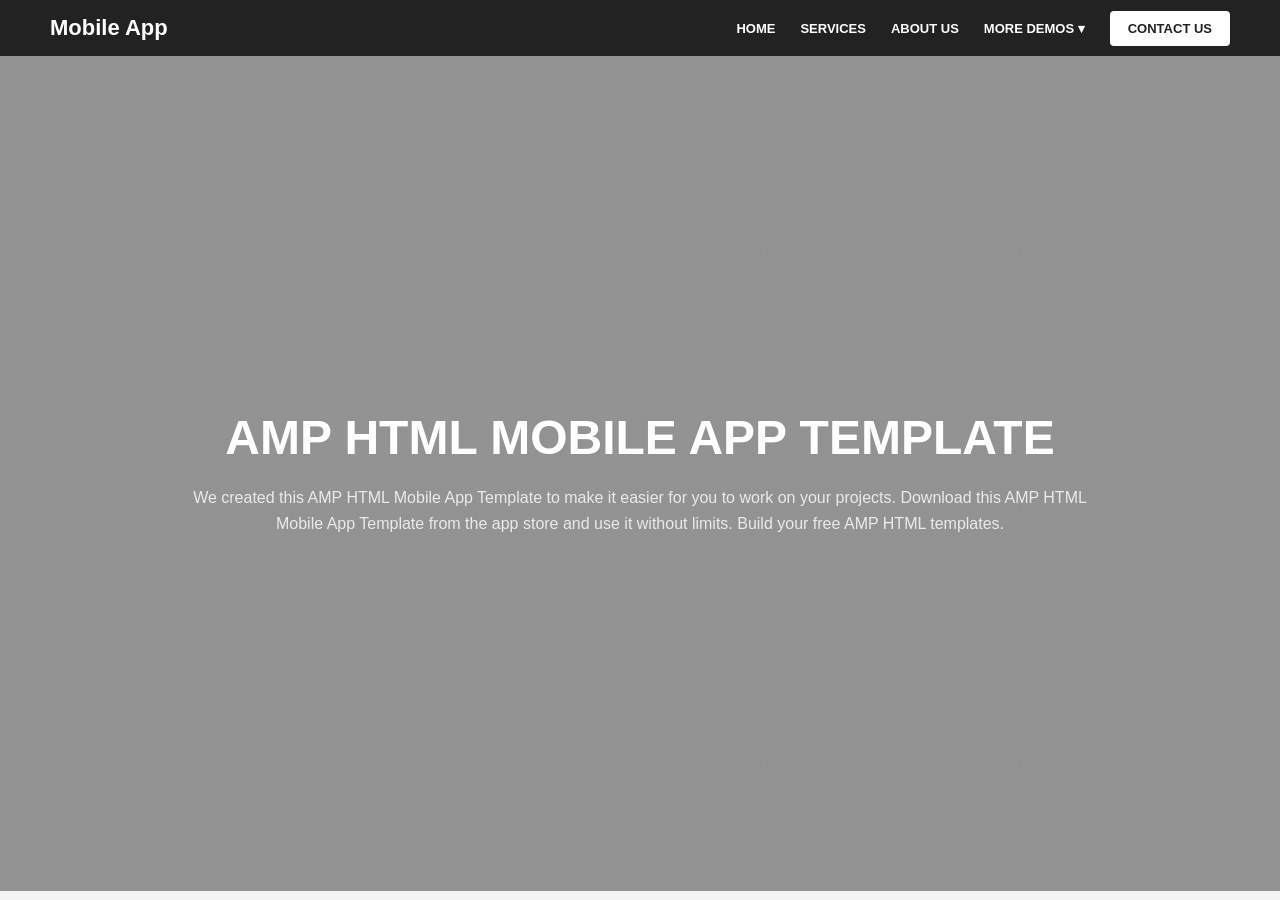
==== index.html @ ef384772 "initial commit" ====
<!DOCTYPE html>
<html lang="en">
<head>
    <meta charset="UTF-8">
    <meta name="viewport" content="width=device-width, initial-scale=1.0">
    <title>Mobile App</title>
    <link rel="stylesheet" href="style.css">
</head>
<body>
    <!-- Top Navigation Bar -->
    <nav class="navbar">
        <div class="logo">Mobile App</div>
        <ul class="nav-links">
            <li><a href="#">HOME</a></li>
            <li><a href="#">SERVICES</a></li>
            <li><a href="#">ABOUT US</a></li>
            <li><a href="#">MORE DEMOS ▾</a></li>
            <li><a href="#" class="contact-btn">CONTACT US</a></li>
        </ul>
    </nav>

    <!-- Main Hero Section -->
    <section class="hero">
        <div class="hero-content">
            <h1>AMP HTML MOBILE APP TEMPLATE</h1>
            <p>We created this AMP HTML Mobile App Template to make it easier for you to work on your projects. Download this AMP HTML Mobile App Template from the app store and use it without limits. Build your free AMP HTML templates.</p>
        </div>
    </section>

    <script src="script.js"></script>
</body>
</html>
---- style.css ----
* {
    margin: 0;
    padding: 0;
    box-sizing: border-box;
    font-family: Arial, sans-serif;
}

body {
    background-color: #f4f4f4;
}

/* Navigation Bar Styles */
.navbar {
    display: flex;
    justify-content: space-between;
    align-items: center;
    background-color: #222222;
    color: white;
    padding: 15px 50px;
}

.logo {
    font-size: 22px;
    font-weight: bold;
}

.nav-links {
    list-style: none;
    display: flex;
    align-items: center;
    gap: 25px;
}

.nav-links a {
    color: white;
    text-decoration: none;
    font-size: 13px;
    font-weight: 600;
    text-transform: uppercase;
}

.contact-btn {
    background-color: white;
    color: #222222 !important;
    padding: 10px 18px;
    border-radius: 4px;
}

/* Hero Section Styles */
.hero {
    /* Uses the image you pushed to Git earlier with a dark overlay */
    background: linear-gradient(rgba(0, 0, 0, 0.4), rgba(0, 0, 0, 0.4)), url('Assets/mbr-1464x1080.jpg') center/cover;
    height: calc(100vh - 65px);
    display: flex;
    justify-content: center;
    align-items: center;
    text-align: center;
    color: white;
    padding: 0 20px;
}

.hero-content h1 {
    font-size: 48px;
    margin-bottom: 20px;
}

.hero-content p {
    font-size: 16px;
    max-width: 900px;
    margin: 0 auto;
    line-height: 1.6;
    color: #eaeaea;
}
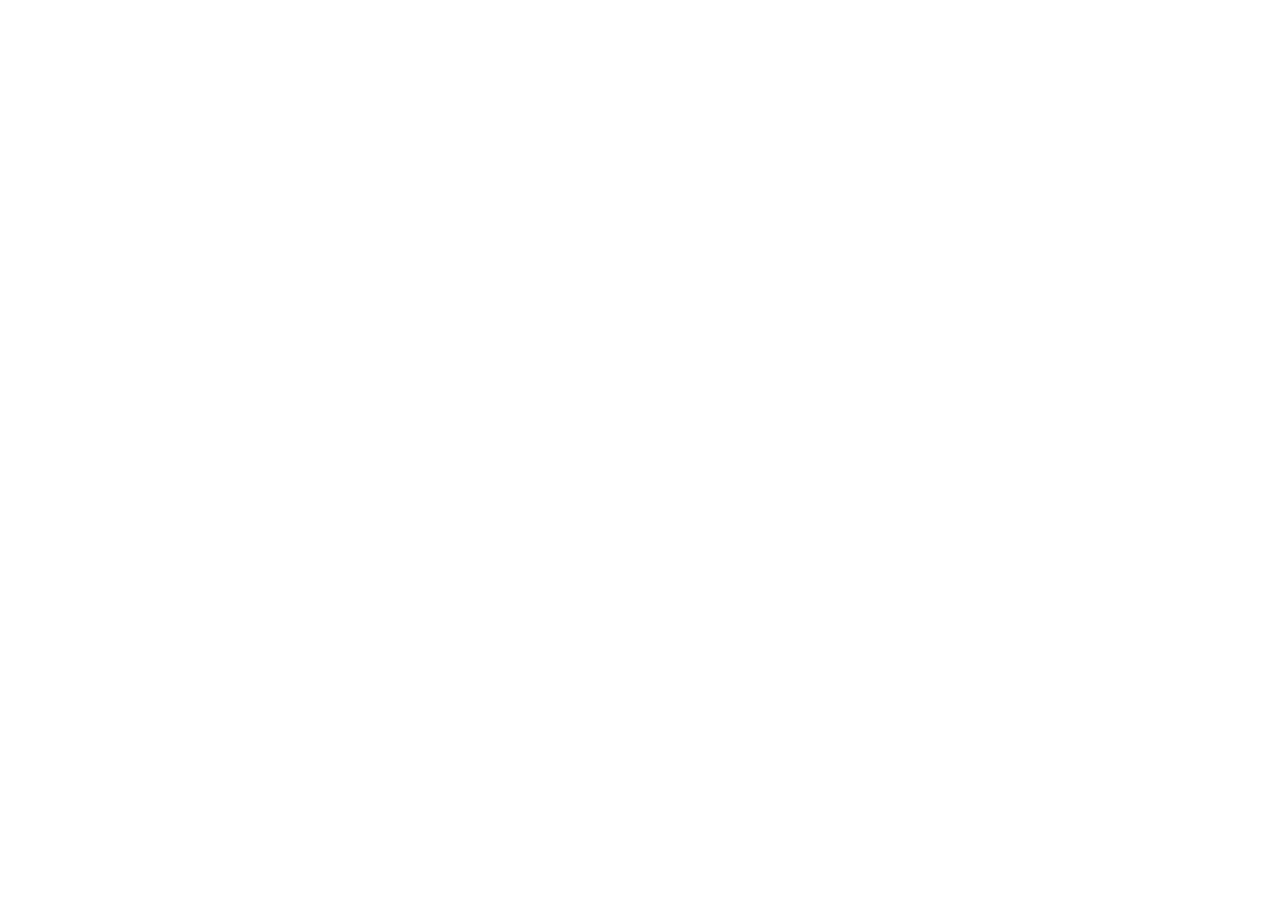
==== commit 19643bed: "Initial commit" ====
--- a/index.html
+++ b/index.html
@@ -1,32 +1,196 @@
-<!DOCTYPE html>
+<!--<!DOCTYPE html>
 <html lang="en">
 <head>
     <meta charset="UTF-8">
     <meta name="viewport" content="width=device-width, initial-scale=1.0">
-    <title>Mobile App</title>
+    <title>StartupAMP Demo</title>
+    <link rel="shortcut icon" href="Assets/logo.png" type="image/x-icon">
     <link rel="stylesheet" href="style.css">
 </head>
 <body>
-    <!-- Top Navigation Bar -->
-    <nav class="navbar">
-        <div class="logo">Mobile App</div>
-        <ul class="nav-links">
-            <li><a href="#">HOME</a></li>
-            <li><a href="#">SERVICES</a></li>
-            <li><a href="#">ABOUT US</a></li>
-            <li><a href="#">MORE DEMOS ▾</a></li>
-            <li><a href="#" class="contact-btn">CONTACT US</a></li>
-        </ul>
-    </nav>
 
-    <!-- Main Hero Section -->
-    <section class="hero">
+    <header>
+        <div class="logo-text">
+            <h2>Best Mobile App</h2>
+        </div>
+        <nav class="head-menus">
+            <ul class="main-menus">
+                <li><a href="#">HOME</a></li>
+                <li><a href="#">SERVICES</a></li>
+                <li><a href="#">ABOUT US</a></li>
+                <li class="show-menu">
+                    <a href="#">MORE DEMOS 🔻</a>
+                    <ul class="Sub-menus">
+                        <li><a href="#">Mobile App</a></li>
+                        <li><a href="#">Co-working</a></li>
+                        <li><a href="#">Business School</a></li>
+                        <li><a href="#">Header</a></li>
+                        <li><a href="#">Features</a></li>
+                        <li><a href="#">Tab</a></li>
+                    </ul>
+                </li>
+                <li><a href="#" class="contact-us">CONTACT US</a></li>
+            </ul>
+        </nav>
+    </header>
+
+    <main class="hero-section">
         <div class="hero-content">
-            <h1>AMP HTML MOBILE APP TEMPLATE</h1>
-            <p>We created this AMP HTML Mobile App Template to make it easier for you to work on your projects. Download this AMP HTML Mobile App Template from the app store and use it without limits. Build your free AMP HTML templates.</p>
+            <h1>Welcome to the Best Mobile App</h1>
+            <p>Discover amazing features, seamless experiences, and beautiful layouts tailored just for your startup.</p>
+            <a href="#" class="btn-primary">Get Started</a>
         </div>
-    </section>
+    </main>
+    
+</body>
+</html>-->
 
-    <script src="script.js"></script>
+
+<!--<!DOCTYPE html>
+<html>
+<body>
+
+<button id="btn">Click Me</button>
+
+<script>
+document.getElementById("btn").addEventListener("dblclick", function() {
+    alert("Login success");
+    
+});
+</script>
+
 </body>
-</html>+</html>-->
+
+
+<!--<!DOCTYPE html>
+<html>
+<body>
+
+<h2 id="text">Click here</h2>
+
+<script>
+document.getElementById("text").addEventListener("mouseover", function() {
+    this.style.color = "Green";
+});
+</script>
+
+</body>
+</html>-->
+
+<!--<!DOCTYPE html>
+<html>
+<body>
+
+<h2 id="text">Move Mouse Here</h2>
+
+<script>
+const text = document.getElementById("text");
+
+text.addEventListener("mouseover", function() {
+    this.style.color = "red";
+});
+
+text.addEventListener("mouseout", function() {
+    this.style.color = "green";
+});
+</script> -->
+
+
+<!--<!DOCTYPE html>
+<html>
+<body>
+
+<input type="text" id="input">
+
+<script>
+
+document.getElementById("input").addEventListener("keyup",function(event){
+
+    console.log("Key Pressed :", event.key);
+
+
+});
+</script>
+</body>
+</html> -->
+
+
+
+<!--<!DOCTYPE html>
+<html>
+<head>
+    <title>Focus Event</title>
+</head>
+<body>
+
+    <h2>Event</h2>
+
+    <input type="text" id="name" placeholder="Enter name">
+
+    <script>
+
+        let name = document.getElementById("name");
+
+        // Focus Event
+        name.addEventListener("focus", function() {
+            name.style.backgroundColor = "red";
+        });
+
+        // Blur Event
+        name.addEventListener("blur", function() {
+            name.style.backgroundColor = "Green";
+        });
+
+    </script>
+
+</body>
+</html>  -->
+
+
+
+
+<!--<!DOCTYPE html>
+<html>
+<head>
+    <title>Context Menu Event</title>
+</head>
+<body>
+
+    <h2>Context Menu Event</h2>
+
+    <p id="demo"> click on this text</p>
+
+    <script>
+
+        let text = document.getElementById("demo");
+
+        text.addEventListener("contextmenu", function(event) {
+
+            event.preventDefault();
+
+            alert("Right click event");
+
+        });
+
+    </script>
+
+</body>
+</html> -->
+
+
+
+
+
+
+
+
+
+
+
+
+
+
+
+
+   
--- a/style.css
+++ b/style.css
@@ -1,73 +1,130 @@
 * {
+    padding: 0;
     margin: 0;
-    padding: 0;
     box-sizing: border-box;
-    font-family: Arial, sans-serif;
+    font-family: Verdana, Geneva, Tahoma, sans-serif;
 }
 
-body {
-    background-color: #f4f4f4;
+header {
+    display: flex;
+    align-items: center;
+    justify-content: space-between;
+    padding: 10px 60px;
+    background-color: #000;
 }
 
-/* Navigation Bar Styles */
-.navbar {
-    display: flex;
-    justify-content: space-between;
-    align-items: center;
-    background-color: #222222;
-    color: white;
-    padding: 15px 50px;
+.logo-text {
+    padding: 10px;
 }
 
-.logo {
-    font-size: 22px;
-    font-weight: bold;
+.logo-text h2 {
+    font-size: 16px;
+    color: #ffffff;
 }
 
-.nav-links {
-    list-style: none;
+.head-menus ul {
+    list-style-type: none;
+}
+
+.main-menus {
     display: flex;
     align-items: center;
-    gap: 25px;
+    position: relative;
+    gap: 10px;
 }
 
-.nav-links a {
-    color: white;
-    text-decoration: none;
-    font-size: 13px;
-    font-weight: 600;
-    text-transform: uppercase;
+.main-menus li {
+    position: relative;
 }
 
-.contact-btn {
-    background-color: white;
-    color: #222222 !important;
-    padding: 10px 18px;
-    border-radius: 4px;
+.main-menus a {
+    text-decoration: none;
+    color: #ffffff;
+    font-weight: 900;
+    font-size: 10px;
+    padding: 10px;
+    display: inline-block;
 }
 
-/* Hero Section Styles */
-.hero {
-    /* Uses the image you pushed to Git earlier with a dark overlay */
-    background: linear-gradient(rgba(0, 0, 0, 0.4), rgba(0, 0, 0, 0.4)), url('Assets/mbr-1464x1080.jpg') center/cover;
-    height: calc(100vh - 65px);
+/* Contact Button Styling */
+.head-menus .contact-us {
+    background-color: #ffffff;
+    color: #000;
+    border-radius: 3px;
+}
+
+.head-menus .contact-us:hover {
+    background-color: #949494;
+    transition: all 0.8s ease-in-out;
+}
+
+/* Dropdown Sub-menu Fixes */
+.main-menus .Sub-menus {
+    position: absolute;
+    top: 100%;
+    left: 0;
+    display: none;
+    background-color: #000;
+    z-index: 10;
+}
+
+.Sub-menus li {
+    width: 150px;
+}
+
+.Sub-menus a {
+    font-size: 9px;
+    width: 100%;
+    padding: 10px;
+}
+
+.Sub-menus li:hover {
+    background-color: #222;
+}
+
+/* Corrected Hover Trigger Selector */
+.main-menus .show-menu:hover .Sub-menus {
+    display: block;
+}
+
+/* Styling for the New Main Body Content Area */
+.hero-section {
     display: flex;
+    align-items: center;
     justify-content: center;
-    align-items: center;
+    min-height: 80vh;
+    background-color: #f4f6f9;
     text-align: center;
-    color: white;
-    padding: 0 20px;
+    padding: 20px;
 }
 
 .hero-content h1 {
-    font-size: 48px;
+    font-size: 36px;
+    color: #333;
     margin-bottom: 20px;
 }
 
 .hero-content p {
     font-size: 16px;
-    max-width: 900px;
-    margin: 0 auto;
+    color: #666;
+    max-width: 600px;
+    margin-bottom: 30px;
     line-height: 1.6;
-    color: #eaeaea;
-}+}
+
+.btn-primary {
+    display: inline-block;
+    padding: 12px 30px;
+    background-color: #000;
+    color: #fff;
+    text-decoration: none;
+    font-weight: bold;
+    border-radius: 5px;
+    font-size: 14px;
+    transition: background-color 0.3s;
+}
+
+.btn-primary:hover {
+    background-color: #333;
+}
+
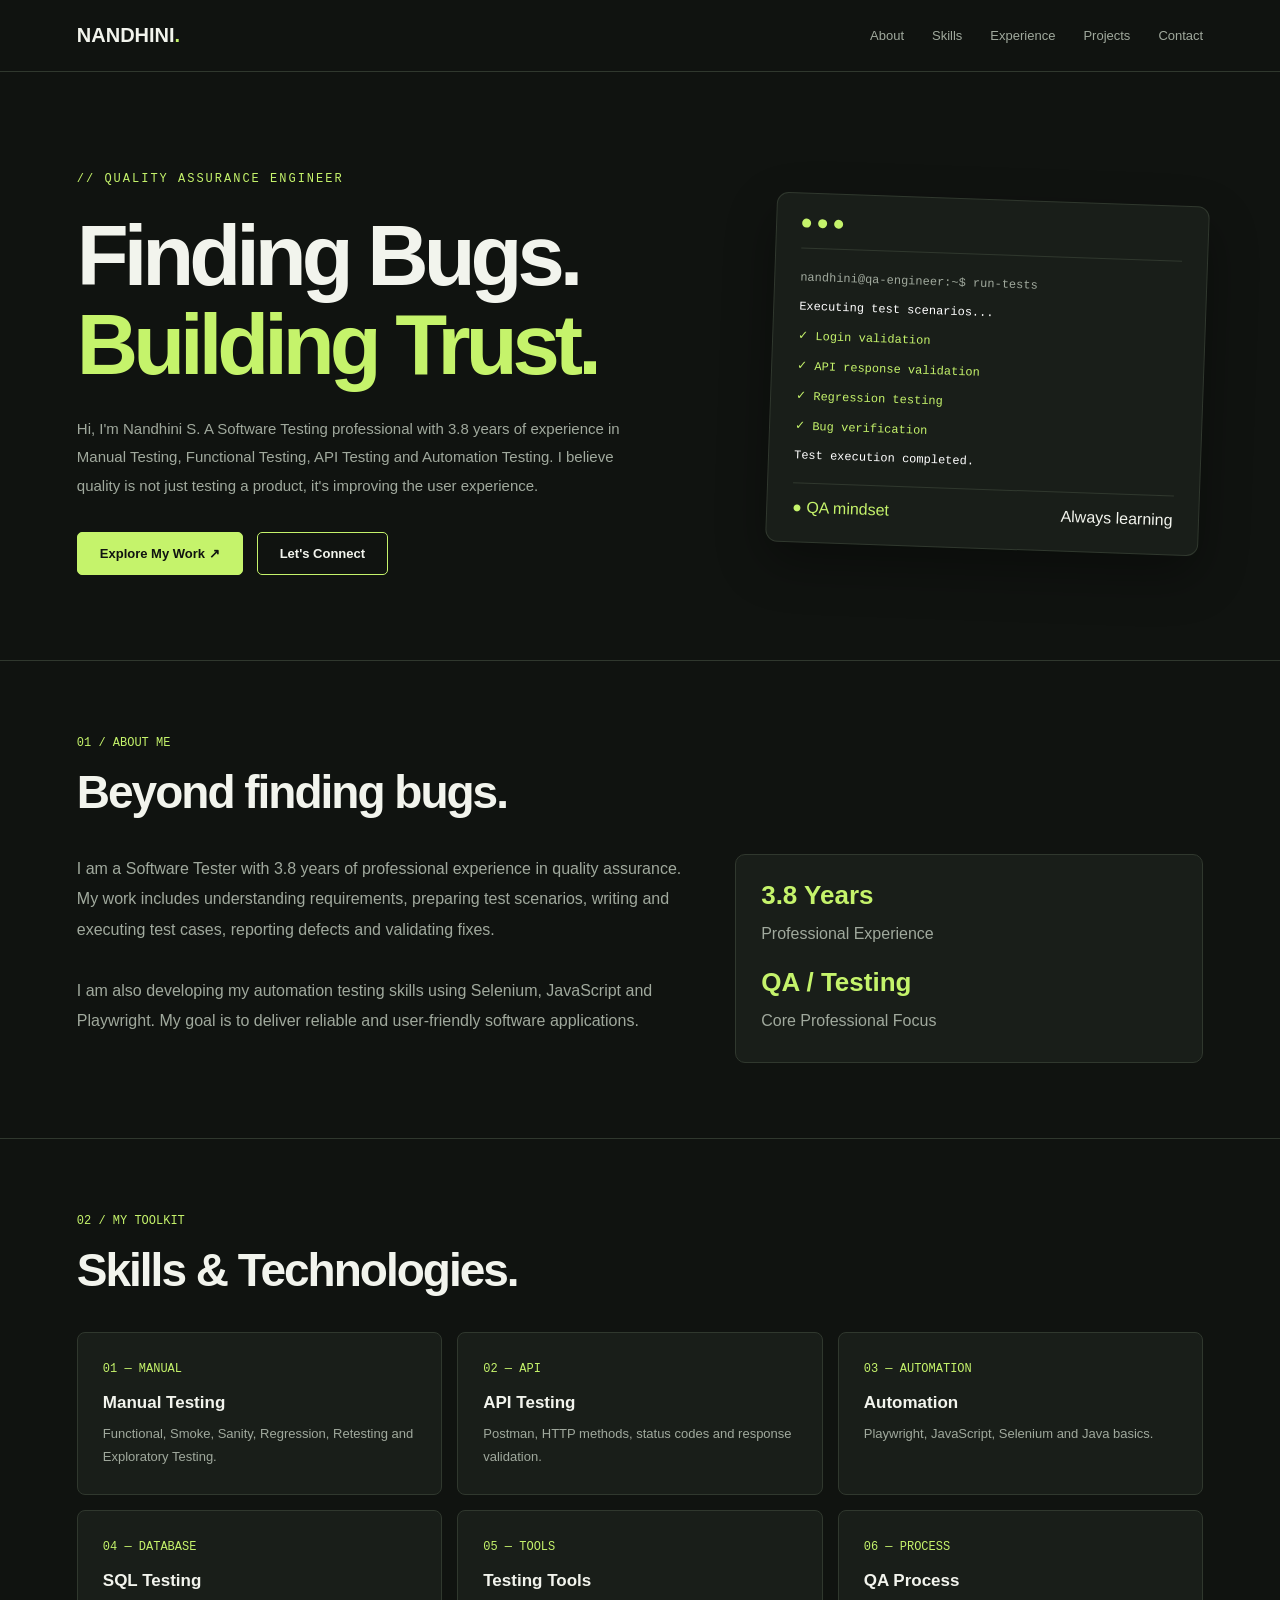
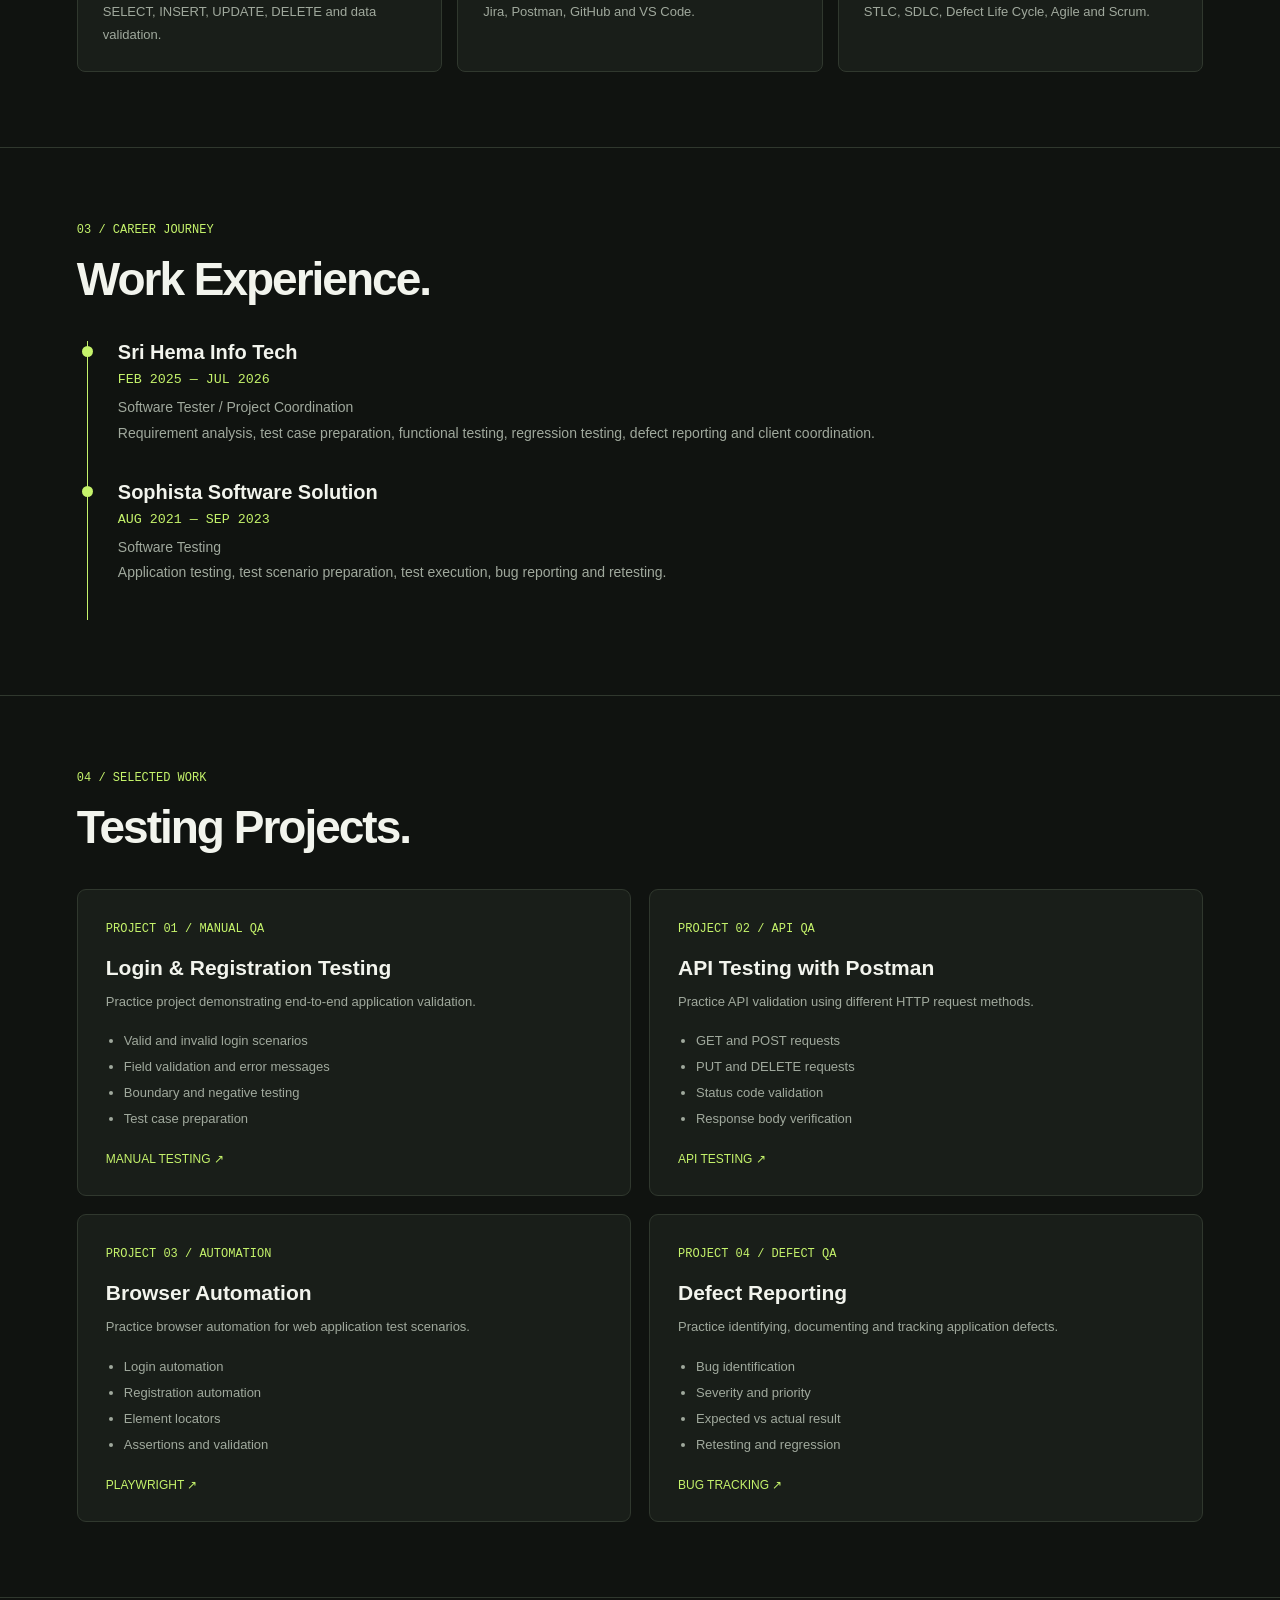
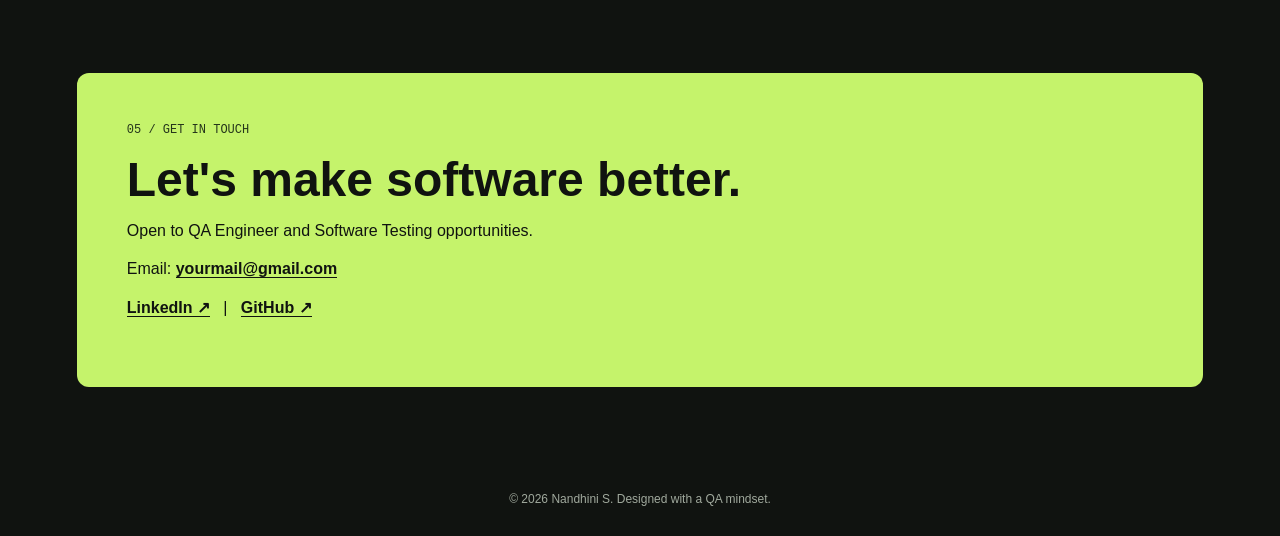
==== commit 388e3f82: "Move portfolio index file to root" ====
--- a/index.html
+++ b/index.html
@@ -1,196 +1,749 @@
-<!--<!DOCTYPE html>
+
+<!DOCTYPE html>
 <html lang="en">
 <head>
-    <meta charset="UTF-8">
-    <meta name="viewport" content="width=device-width, initial-scale=1.0">
-    <title>StartupAMP Demo</title>
-    <link rel="shortcut icon" href="Assets/logo.png" type="image/x-icon">
-    <link rel="stylesheet" href="style.css">
+<meta charset="UTF-8">
+<meta name="viewport" content="width=device-width, initial-scale=1.0">
+<title>Nandhini S | QA Engineer</title>
+
+<style>
+@import url('https://fonts.googleapis.com/css2?family=DM+Mono:wght@400;500&family=Manrope:wght@400;500;600;700;800&display=swap');
+
+:root {
+    --bg: #101310;
+    --panel: #191e19;
+    --lime: #c5f36b;
+    --white: #f2f4ed;
+    --muted: #a0a99d;
+    --line: #30382e;
+}
+
+* {
+    margin: 0;
+    padding: 0;
+    box-sizing: border-box;
+    scroll-behavior: smooth;
+}
+
+body {
+    background: var(--bg);
+    color: var(--white);
+    font-family: 'Manrope', sans-serif;
+}
+
+a {
+    text-decoration: none;
+    color: inherit;
+}
+
+.container {
+    width: 88%;
+    max-width: 1200px;
+    margin: auto;
+}
+
+/* NAVIGATION */
+
+nav {
+    padding: 24px 0;
+    border-bottom: 1px solid var(--line);
+}
+
+.nav-content {
+    display: flex;
+    justify-content: space-between;
+    align-items: center;
+    gap: 20px;
+}
+
+.logo {
+    font-size: 20px;
+    font-weight: 800;
+}
+
+.logo span {
+    color: var(--lime);
+}
+
+.nav-links {
+    display: flex;
+    gap: 28px;
+    flex-wrap: wrap;
+}
+
+.nav-links a {
+    color: var(--muted);
+    font-size: 13px;
+    transition: .3s;
+}
+
+.nav-links a:hover {
+    color: var(--lime);
+}
+
+/* HERO */
+
+.hero {
+    padding: 100px 0 85px;
+    display: grid;
+    grid-template-columns: 1.5fr 1fr;
+    gap: 45px;
+    align-items: center;
+}
+
+.tag {
+    color: var(--lime);
+    font-family: 'DM Mono', monospace;
+    font-size: 12px;
+    letter-spacing: 2px;
+    margin-bottom: 25px;
+}
+
+.hero h1 {
+    font-size: clamp(48px, 7vw, 85px);
+    line-height: 1.05;
+    letter-spacing: -5px;
+}
+
+.hero h1 span {
+    color: var(--lime);
+}
+
+.hero-description {
+    color: var(--muted);
+    max-width: 560px;
+    line-height: 1.9;
+    margin-top: 25px;
+    font-size: 15px;
+}
+
+.buttons {
+    display: flex;
+    gap: 14px;
+    flex-wrap: wrap;
+    margin-top: 32px;
+}
+
+.btn {
+    padding: 13px 22px;
+    border: 1px solid var(--lime);
+    border-radius: 5px;
+    font-size: 13px;
+    font-weight: 700;
+    transition: .3s;
+}
+
+.btn.primary {
+    background: var(--lime);
+    color: #101310;
+}
+
+.btn:hover {
+    transform: translateY(-4px);
+}
+
+.terminal {
+    background: var(--panel);
+    border: 1px solid var(--line);
+    padding: 25px;
+    border-radius: 12px;
+    transform: rotate(2deg);
+    box-shadow: 0 20px 50px #0005;
+}
+
+.terminal-header {
+    display: flex;
+    gap: 7px;
+    padding-bottom: 20px;
+    border-bottom: 1px solid var(--line);
+    margin-bottom: 22px;
+}
+
+.dot {
+    height: 9px;
+    width: 9px;
+    border-radius: 50%;
+    background: var(--lime);
+}
+
+.terminal p {
+    font-family: 'DM Mono', monospace;
+    font-size: 12px;
+    color: var(--muted);
+    margin-bottom: 15px;
+}
+
+.terminal .success {
+    color: var(--lime);
+}
+
+.terminal .command {
+    color: white;
+}
+
+.status {
+    display: flex;
+    justify-content: space-between;
+    border-top: 1px solid var(--line);
+    padding-top: 15px;
+    margin-top: 20px;
+}
+
+/* COMMON SECTIONS */
+
+section:not(.hero) {
+    padding: 75px 0;
+    border-top: 1px solid var(--line);
+}
+
+.section-label {
+    color: var(--lime);
+    font-family: 'DM Mono', monospace;
+    font-size: 12px;
+    margin-bottom: 15px;
+}
+
+.section-heading {
+    font-size: clamp(30px, 5vw, 46px);
+    letter-spacing: -2px;
+    margin-bottom: 35px;
+}
+
+.muted {
+    color: var(--muted);
+    line-height: 1.9;
+}
+
+/* ABOUT */
+
+.about-grid {
+    display: grid;
+    grid-template-columns: 1.3fr 1fr;
+    gap: 50px;
+    align-items: start;
+}
+
+.about-box {
+    background: var(--panel);
+    border: 1px solid var(--line);
+    padding: 25px;
+    border-radius: 10px;
+}
+
+.about-box strong {
+    color: var(--lime);
+    display: block;
+    font-size: 26px;
+    margin-bottom: 8px;
+}
+
+/* SKILLS */
+
+.skills-grid {
+    display: grid;
+    grid-template-columns: repeat(3, 1fr);
+    gap: 15px;
+}
+
+.skill {
+    background: var(--panel);
+    padding: 25px;
+    border: 1px solid var(--line);
+    border-radius: 8px;
+    transition: .3s;
+}
+
+.skill:hover, .project:hover {
+    border-color: var(--lime);
+    transform: translateY(-5px);
+}
+
+.skill .number {
+    font-family: 'DM Mono', monospace;
+    color: var(--lime);
+    font-size: 12px;
+}
+
+.skill h3 {
+    margin: 17px 0 9px;
+    font-size: 17px;
+}
+
+.skill p {
+    color: var(--muted);
+    font-size: 13px;
+    line-height: 1.8;
+}
+
+/* EXPERIENCE */
+
+.timeline {
+    border-left: 1px solid var(--lime);
+    margin-left: 10px;
+}
+
+.job {
+    padding: 0 0 35px 30px;
+    position: relative;
+}
+
+.job::before {
+    content: "";
+    position: absolute;
+    left: -6px;
+    top: 5px;
+    height: 11px;
+    width: 11px;
+    background: var(--lime);
+    border-radius: 50%;
+}
+
+.job h3 {
+    font-size: 20px;
+}
+
+.job small {
+    color: var(--lime);
+    font-family: 'DM Mono', monospace;
+    display: block;
+    margin: 8px 0;
+}
+
+.job p {
+    color: var(--muted);
+    font-size: 14px;
+    line-height: 1.8;
+}
+
+/* PROJECTS */
+
+.projects-grid {
+    display: grid;
+    grid-template-columns: repeat(2, 1fr);
+    gap: 18px;
+}
+
+.project {
+    padding: 28px;
+    background: var(--panel);
+    border: 1px solid var(--line);
+    border-radius: 9px;
+    transition: .3s;
+}
+
+.project-number {
+    font-family: 'DM Mono', monospace;
+    color: var(--lime);
+    font-size: 12px;
+}
+
+.project h3 {
+    margin: 20px 0 10px;
+    font-size: 21px;
+}
+
+.project p {
+    color: var(--muted);
+    font-size: 13px;
+    line-height: 1.8;
+}
+
+.project ul {
+    color: var(--muted);
+    margin: 15px 0 0 18px;
+    font-size: 13px;
+    line-height: 2;
+}
+
+.project-link {
+    color: var(--lime);
+    font-size: 12px;
+    display: inline-block;
+    margin-top: 20px;
+}
+
+/* CONTACT */
+
+.contact-box {
+    background: var(--lime);
+    color: #101310;
+    padding: 50px;
+    border-radius: 12px;
+}
+
+.contact-box h2 {
+    font-size: clamp(30px, 5vw, 48px);
+    margin-bottom: 15px;
+}
+
+.contact-box p {
+    margin-bottom: 20px;
+}
+
+.contact-box a {
+    font-weight: 800;
+    border-bottom: 1px solid #101310;
+}
+
+footer {
+    padding: 30px 0;
+    color: var(--muted);
+    font-size: 12px;
+    text-align: center;
+}
+
+/* MOBILE */
+
+@media(max-width: 750px) {
+    .hero, .about-grid {
+        grid-template-columns: 1fr;
+    }
+
+    .hero {
+        padding: 65px 0;
+    }
+
+    .hero h1 {
+        letter-spacing: -2px;
+    }
+
+    .terminal {
+        transform: none;
+    }
+
+    .skills-grid {
+        grid-template-columns: repeat(2, 1fr);
+    }
+
+    .projects-grid {
+        grid-template-columns: 1fr;
+    }
+
+    .nav-content {
+        flex-direction: column;
+    }
+
+    .nav-links {
+        justify-content: center;
+        gap: 15px;
+    }
+
+    .contact-box {
+        padding: 30px 22px;
+    }
+}
+
+@media(max-width: 430px) {
+    .skills-grid {
+        grid-template-columns: 1fr;
+    }
+}
+</style>
 </head>
+
 <body>
 
-    <header>
-        <div class="logo-text">
-            <h2>Best Mobile App</h2>
-        </div>
-        <nav class="head-menus">
-            <ul class="main-menus">
-                <li><a href="#">HOME</a></li>
-                <li><a href="#">SERVICES</a></li>
-                <li><a href="#">ABOUT US</a></li>
-                <li class="show-menu">
-                    <a href="#">MORE DEMOS 🔻</a>
-                    <ul class="Sub-menus">
-                        <li><a href="#">Mobile App</a></li>
-                        <li><a href="#">Co-working</a></li>
-                        <li><a href="#">Business School</a></li>
-                        <li><a href="#">Header</a></li>
-                        <li><a href="#">Features</a></li>
-                        <li><a href="#">Tab</a></li>
-                    </ul>
-                </li>
-                <li><a href="#" class="contact-us">CONTACT US</a></li>
+<nav>
+    <div class="container nav-content">
+        <div class="logo">NANDHINI<span>.</span></div>
+
+        <div class="nav-links">
+            <a href="#about">About</a>
+            <a href="#skills">Skills</a>
+            <a href="#experience">Experience</a>
+            <a href="#projects">Projects</a>
+            <a href="#contact">Contact</a>
+        </div>
+    </div>
+</nav>
+
+<!-- HERO -->
+
+<div class="container">
+<section class="hero">
+
+    <div>
+        <div class="tag">// QUALITY ASSURANCE ENGINEER</div>
+
+        <h1>
+            Finding Bugs.<br>
+            <span>Building Trust.</span>
+        </h1>
+
+        <p class="hero-description">
+            Hi, I'm Nandhini S. A Software Testing professional
+            with 3.8 years of experience in Manual Testing,
+            Functional Testing, API Testing and Automation Testing.
+            I believe quality is not just testing a product,
+            it's improving the user experience.
+        </p>
+
+        <div class="buttons">
+            <a href="#projects" class="btn primary">Explore My Work ↗</a>
+            <a href="#contact" class="btn">Let's Connect</a>
+        </div>
+    </div>
+
+    <div class="terminal">
+        <div class="terminal-header">
+            <div class="dot"></div>
+            <div class="dot"></div>
+            <div class="dot"></div>
+        </div>
+
+        <p>nandhini@qa-engineer:~$ run-tests</p>
+        <p class="command">Executing test scenarios...</p>
+        <p class="success">✓ Login validation</p>
+        <p class="success">✓ API response validation</p>
+        <p class="success">✓ Regression testing</p>
+        <p class="success">✓ Bug verification</p>
+        <p class="command">Test execution completed.</p>
+
+        <div class="status">
+            <span class="success">● QA mindset</span>
+            <span>Always learning</span>
+        </div>
+    </div>
+
+</section>
+</div>
+
+<!-- ABOUT -->
+
+<section id="about">
+<div class="container">
+
+    <div class="section-label">01 / ABOUT ME</div>
+    <h2 class="section-heading">Beyond finding bugs.</h2>
+
+    <div class="about-grid">
+
+        <p class="muted">
+            I am a Software Tester with 3.8 years of professional
+            experience in quality assurance. My work includes
+            understanding requirements, preparing test scenarios,
+            writing and executing test cases, reporting defects
+            and validating fixes.
+
+            <br><br>
+
+            I am also developing my automation testing skills
+            using Selenium, JavaScript and Playwright.
+            My goal is to deliver reliable and user-friendly
+            software applications.
+        </p>
+
+        <div class="about-box">
+            <strong>3.8 Years</strong>
+            <p class="muted">Professional Experience</p>
+            <br>
+            <strong>QA / Testing</strong>
+            <p class="muted">Core Professional Focus</p>
+        </div>
+
+    </div>
+</div>
+</section>
+
+<!-- SKILLS -->
+
+<section id="skills">
+<div class="container">
+
+    <div class="section-label">02 / MY TOOLKIT</div>
+    <h2 class="section-heading">Skills & Technologies.</h2>
+
+    <div class="skills-grid">
+
+        <div class="skill">
+            <span class="number">01 — MANUAL</span>
+            <h3>Manual Testing</h3>
+            <p>Functional, Smoke, Sanity, Regression, Retesting and Exploratory Testing.</p>
+        </div>
+
+        <div class="skill">
+            <span class="number">02 — API</span>
+            <h3>API Testing</h3>
+            <p>Postman, HTTP methods, status codes and response validation.</p>
+        </div>
+
+        <div class="skill">
+            <span class="number">03 — AUTOMATION</span>
+            <h3>Automation</h3>
+            <p>Playwright, JavaScript, Selenium and Java basics.</p>
+        </div>
+
+        <div class="skill">
+            <span class="number">04 — DATABASE</span>
+            <h3>SQL Testing</h3>
+            <p>SELECT, INSERT, UPDATE, DELETE and data validation.</p>
+        </div>
+
+        <div class="skill">
+            <span class="number">05 — TOOLS</span>
+            <h3>Testing Tools</h3>
+            <p>Jira, Postman, GitHub and VS Code.</p>
+        </div>
+
+        <div class="skill">
+            <span class="number">06 — PROCESS</span>
+            <h3>QA Process</h3>
+            <p>STLC, SDLC, Defect Life Cycle, Agile and Scrum.</p>
+        </div>
+
+    </div>
+</div>
+</section>
+
+<!-- EXPERIENCE -->
+
+<section id="experience">
+<div class="container">
+
+    <div class="section-label">03 / CAREER JOURNEY</div>
+    <h2 class="section-heading">Work Experience.</h2>
+
+    <div class="timeline">
+
+        <div class="job">
+            <h3>Sri Hema Info Tech</h3>
+            <small>FEB 2025 — JUL 2026</small>
+            <p>Software Tester / Project Coordination</p>
+            <p>Requirement analysis, test case preparation,
+            functional testing, regression testing, defect reporting
+            and client coordination.</p>
+        </div>
+
+        <div class="job">
+            <h3>Sophista Software Solution</h3>
+            <small>AUG 2021 — SEP 2023</small>
+            <p>Software Testing</p>
+            <p>Application testing, test scenario preparation,
+            test execution, bug reporting and retesting.</p>
+        </div>
+
+    </div>
+</div>
+</section>
+
+<!-- PROJECTS -->
+
+<section id="projects">
+<div class="container">
+
+    <div class="section-label">04 / SELECTED WORK</div>
+    <h2 class="section-heading">Testing Projects.</h2>
+
+    <div class="projects-grid">
+
+        <div class="project">
+            <span class="project-number">PROJECT 01 / MANUAL QA</span>
+            <h3>Login & Registration Testing</h3>
+            <p>Practice project demonstrating end-to-end
+            application validation.</p>
+            <ul>
+                <li>Valid and invalid login scenarios</li>
+                <li>Field validation and error messages</li>
+                <li>Boundary and negative testing</li>
+                <li>Test case preparation</li>
             </ul>
-        </nav>
-    </header>
-
-    <main class="hero-section">
-        <div class="hero-content">
-            <h1>Welcome to the Best Mobile App</h1>
-            <p>Discover amazing features, seamless experiences, and beautiful layouts tailored just for your startup.</p>
-            <a href="#" class="btn-primary">Get Started</a>
-        </div>
-    </main>
-    
+            <span class="project-link">MANUAL TESTING ↗</span>
+        </div>
+
+        <div class="project">
+            <span class="project-number">PROJECT 02 / API QA</span>
+            <h3>API Testing with Postman</h3>
+            <p>Practice API validation using different
+            HTTP request methods.</p>
+            <ul>
+                <li>GET and POST requests</li>
+                <li>PUT and DELETE requests</li>
+                <li>Status code validation</li>
+                <li>Response body verification</li>
+            </ul>
+            <span class="project-link">API TESTING ↗</span>
+        </div>
+
+        <div class="project">
+            <span class="project-number">PROJECT 03 / AUTOMATION</span>
+            <h3>Browser Automation</h3>
+            <p>Practice browser automation for web application
+            test scenarios.</p>
+            <ul>
+                <li>Login automation</li>
+                <li>Registration automation</li>
+                <li>Element locators</li>
+                <li>Assertions and validation</li>
+            </ul>
+            <span class="project-link">PLAYWRIGHT ↗</span>
+        </div>
+
+        <div class="project">
+            <span class="project-number">PROJECT 04 / DEFECT QA</span>
+            <h3>Defect Reporting</h3>
+            <p>Practice identifying, documenting and
+            tracking application defects.</p>
+            <ul>
+                <li>Bug identification</li>
+                <li>Severity and priority</li>
+                <li>Expected vs actual result</li>
+                <li>Retesting and regression</li>
+            </ul>
+            <span class="project-link">BUG TRACKING ↗</span>
+        </div>
+
+    </div>
+</div>
+</section>
+
+<!-- CONTACT -->
+
+<section id="contact">
+<div class="container">
+
+    <div class="contact-box">
+        <div class="section-label" style="color:#25351b">
+            05 / GET IN TOUCH
+        </div>
+
+        <h2>Let's make software better.</h2>
+
+        <p>Open to QA Engineer and Software Testing opportunities.</p>
+
+        <p>
+            Email:
+            <a href="mailto:yourmail@gmail.com">yourmail@gmail.com</a>
+        </p>
+
+        <p>
+            <a href="https://www.linkedin.com/in/nandhinis24/"
+               target="_blank">LinkedIn ↗</a>
+            &nbsp; | &nbsp;
+            <a href="https://github.com/nandhini26-web"
+               target="_blank">GitHub ↗</a>
+        </p>
+    </div>
+
+</div>
+</section>
+
+<footer>
+    © 2026 Nandhini S. Designed with a QA mindset.
+</footer>
+
+<script>
+    // Navigation click tracking
+    const navLinks = document.querySelectorAll(".nav-links a");
+
+    navLinks.forEach(function(link) {
+        link.addEventListener("click", function() {
+            console.log("Clicked section: " + link.textContent);
+        });
+    });
+
+    // Welcome message
+    console.log("Welcome to Nandhini's QA Portfolio!");
+</script>
+
 </body>
-</html>-->
-
-
-<!--<!DOCTYPE html>
-<html>
-<body>
-
-<button id="btn">Click Me</button>
-
-<script>
-document.getElementById("btn").addEventListener("dblclick", function() {
-    alert("Login success");
-    
-});
-</script>
-
-</body>
-</html>-->
-
-
-<!--<!DOCTYPE html>
-<html>
-<body>
-
-<h2 id="text">Click here</h2>
-
-<script>
-document.getElementById("text").addEventListener("mouseover", function() {
-    this.style.color = "Green";
-});
-</script>
-
-</body>
-</html>-->
-
-<!--<!DOCTYPE html>
-<html>
-<body>
-
-<h2 id="text">Move Mouse Here</h2>
-
-<script>
-const text = document.getElementById("text");
-
-text.addEventListener("mouseover", function() {
-    this.style.color = "red";
-});
-
-text.addEventListener("mouseout", function() {
-    this.style.color = "green";
-});
-</script> -->
-
-
-<!--<!DOCTYPE html>
-<html>
-<body>
-
-<input type="text" id="input">
-
-<script>
-
-document.getElementById("input").addEventListener("keyup",function(event){
-
-    console.log("Key Pressed :", event.key);
-
-
-});
-</script>
-</body>
-</html> -->
-
-
-
-<!--<!DOCTYPE html>
-<html>
-<head>
-    <title>Focus Event</title>
-</head>
-<body>
-
-    <h2>Event</h2>
-
-    <input type="text" id="name" placeholder="Enter name">
-
-    <script>
-
-        let name = document.getElementById("name");
-
-        // Focus Event
-        name.addEventListener("focus", function() {
-            name.style.backgroundColor = "red";
-        });
-
-        // Blur Event
-        name.addEventListener("blur", function() {
-            name.style.backgroundColor = "Green";
-        });
-
-    </script>
-
-</body>
-</html>  -->
-
-
-
-
-<!--<!DOCTYPE html>
-<html>
-<head>
-    <title>Context Menu Event</title>
-</head>
-<body>
-
-    <h2>Context Menu Event</h2>
-
-    <p id="demo"> click on this text</p>
-
-    <script>
-
-        let text = document.getElementById("demo");
-
-        text.addEventListener("contextmenu", function(event) {
-
-            event.preventDefault();
-
-            alert("Right click event");
-
-        });
-
-    </script>
-
-</body>
-</html> -->
-
-
-
-
-
-
-
-
-
-
-
-
-
-
-
-
-   
+</html>
